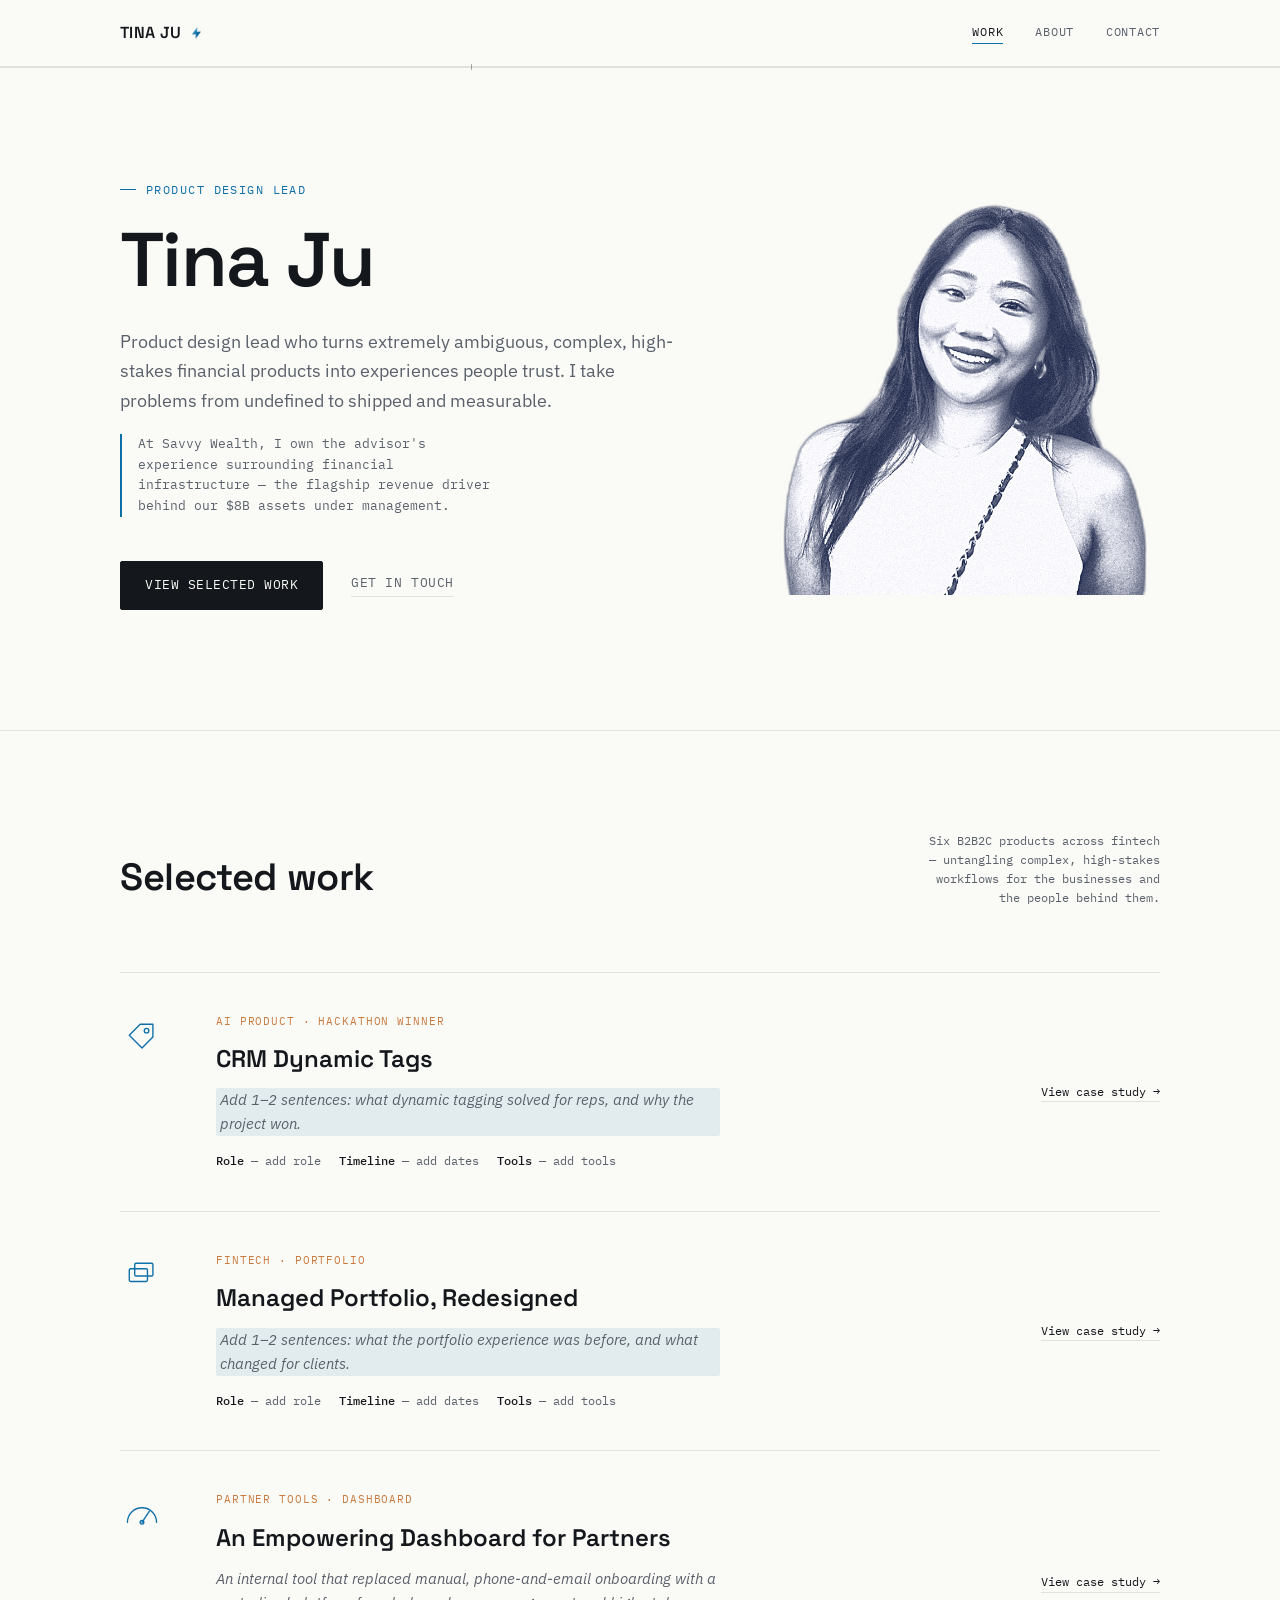
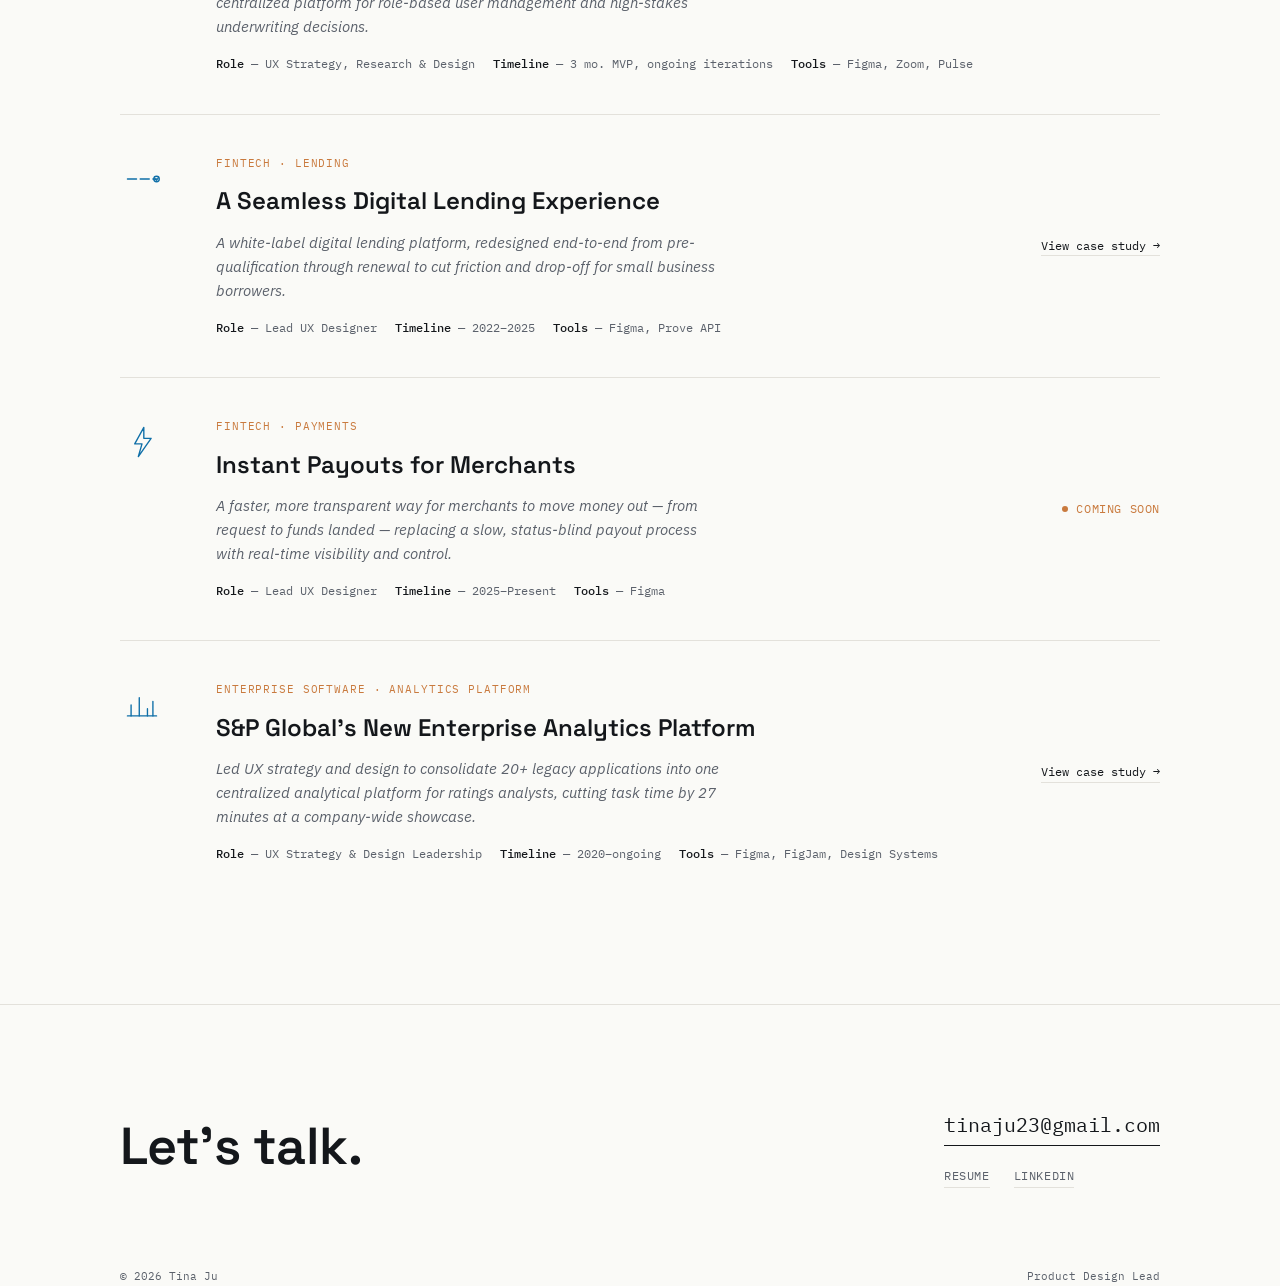
==== index.html @ c533728d "Simplify work section subhead copy Co-Authored-By: Claude Sonnet 5 <noreply@anthropic.com>" ====
<!DOCTYPE html>
<html lang="en">
<head>
<meta charset="UTF-8">
<meta name="viewport" content="width=device-width, initial-scale=1.0">
<title>Tina Ju — Product Design Lead</title>
<meta name="description" content="Tina Ju, Product Design Lead. Designing transparency, trust, and human control into AI-assisted experiences, plus the design systems that turn ambiguity into shipped outcomes.">
<link rel="canonical" href="https://www.tina-ju.com/">
<meta property="og:title" content="Tina Ju — Product Design Lead">
<meta property="og:description" content="Designing transparency, trust, and human control into AI-assisted experiences, plus the design systems that turn ambiguity into shipped outcomes.">
<meta property="og:url" content="https://www.tina-ju.com/">
<meta property="og:type" content="website">
<link rel="icon" type="image/svg+xml" href="favicon.svg">
<link rel="preconnect" href="https://fonts.googleapis.com">
<link rel="preconnect" href="https://fonts.gstatic.com" crossorigin>
<link href="https://fonts.googleapis.com/css2?family=Space+Grotesk:wght@400;500;600;700&family=IBM+Plex+Sans:wght@400;500;600&family=IBM+Plex+Mono:wght@400;500&display=swap" rel="stylesheet">
<link rel="stylesheet" href="styles.css">
<style>
  /* ============ HERO ============ */
  #hero{
    padding:180px 0 120px;
    border-bottom:1px solid var(--line);
  }
  .hero-grid{
    display:grid;
    grid-template-columns:1.2fr .8fr;
    gap:64px;
    align-items:center;
  }
  .hero-photo{
    width:100%; height:auto; display:block;
    max-height:520px; object-fit:contain;
    margin-left:auto;
  }
  .eyebrow{
    font-family:var(--font-mono); font-size:12px; letter-spacing:0.12em;
    text-transform:uppercase; color:var(--verified);
    display:flex; align-items:center; gap:10px; margin-bottom:22px;
  }
  .eyebrow::before{
    content:''; width:16px; height:1px; background:var(--verified);
  }
  h1{
    font-family:var(--font-display); font-weight:600;
    font-size:clamp(42px, 6vw, 76px); line-height:1.02; letter-spacing:-0.02em;
    max-width:14ch;
  }
  .role{
    font-family:var(--font-display); font-weight:500; font-size:clamp(18px,2vw,22px);
    color:var(--slate); margin-top:18px;
  }
  .hero-sub{
    font-size:18px; color:var(--slate); max-width:52ch; margin-top:28px;
    line-height:1.65;
  }
  .hero-subcopy{
    font-family:var(--font-mono); font-size:13px; color:var(--slate);
    max-width:48ch; margin-top:18px; line-height:1.6;
    padding-left:16px; border-left:2px solid var(--verified);
  }
  .hero-cta{ display:flex; gap:28px; margin-top:44px; align-items:center; flex-wrap:wrap; }

  /* ============ WORK ============ */
  .project{
    display:grid; grid-template-columns:64px 1fr auto; gap:32px;
    align-items:start; padding:40px 0; border-top:1px solid var(--line);
    transition:background .2s ease, padding-left .2s ease, padding-right .2s ease;
    cursor:pointer;
  }
  .project:last-child{ border-bottom:none; }
  .project:hover{ background:var(--paper-dim); padding-left:20px; padding-right:20px; }
  .project-icon{
    width:44px; height:44px; color:var(--verified);
    padding-top:4px;
  }
  .project-tag{
    font-family:var(--font-mono); font-size:11px; letter-spacing:0.08em;
    text-transform:uppercase; color:var(--flag); margin-bottom:10px;
  }
  .project-title{
    font-family:var(--font-display); font-weight:600; font-size:24px;
    margin-bottom:10px;
  }
  .project-desc{
    font-style:italic; color:var(--slate); font-size:15px; max-width:56ch;
    margin-bottom:16px;
  }
  .project-meta{
    display:flex; gap:18px; flex-wrap:wrap;
    font-family:var(--font-mono); font-size:11.5px; color:var(--slate);
  }
  .project-meta span b{ color:var(--ink); font-weight:500; }
  .project-link{
    font-family:var(--font-mono); font-size:12px; color:var(--ink);
    white-space:nowrap; align-self:center;
    border-bottom:1px solid var(--line);
    transition:border-color .15s ease;
  }
  .project:hover .project-link{ border-color:var(--verified); }
  .project-link.is-soon{
    display:inline-flex; align-items:center; gap:8px;
    color:var(--flag); border-color:transparent;
    text-transform:uppercase; letter-spacing:0.05em;
  }
  .project:hover .project-link.is-soon{ border-color:transparent; }
  .soon-dot{
    width:6px; height:6px; border-radius:50%; background:var(--flag);
    animation:pulse-dot 1.8s ease-in-out infinite;
  }
  @keyframes pulse-dot{
    0%, 100%{ opacity:1; transform:scale(1); }
    50%{ opacity:0.4; transform:scale(0.7); }
  }

  /* ============ CONTACT ============ */
  #contact{ border-bottom:none; padding-bottom:80px; }
  .contact-grid{
    display:flex; justify-content:space-between; align-items:flex-end;
    flex-wrap:wrap; gap:40px;
  }
  #contact h2{
    font-family:var(--font-display); font-weight:600;
    font-size:clamp(32px,4.4vw,52px); letter-spacing:-0.01em; max-width:12ch;
  }
  .contact-right{ display:flex; flex-direction:column; gap:16px; align-items:flex-start; }
  .contact-email{
    font-family:var(--font-mono); font-size:20px; border-bottom:1px solid var(--ink);
    padding-bottom:4px; transition:color .15s ease, border-color .15s ease;
  }
  .contact-email:hover{ color:var(--verified); border-color:var(--verified); }
  .contact-links{ display:flex; gap:24px; margin-top:4px; }
  .contact-links a{
    font-family:var(--font-mono); font-size:12px; letter-spacing:0.05em;
    text-transform:uppercase; color:var(--slate);
    border-bottom:1px solid var(--line); padding-bottom:2px;
  }
  .contact-links a:hover{ color:var(--ink); border-color:var(--verified); }

  /* ============ RESPONSIVE ============ */
  @media (max-width: 860px){
    #hero{ padding:150px 0 80px; }
    .hero-grid{ grid-template-columns:1fr; gap:36px; }
    .hero-photo{ max-height:380px; margin-left:0; order:-1; }
    .eyebrow{ flex-wrap:wrap; }
    .project{ grid-template-columns:40px 1fr; }
    .project-link{ grid-column:2; margin-top:12px; }
    .contact-grid{ flex-direction:column; align-items:flex-start; }
  }
  @media (max-width: 520px){
    .project-meta{ flex-direction:column; gap:6px; }
  }
</style>
</head>
<body>

<svg width="0" height="0" style="position:absolute" aria-hidden="true">
  <defs>
    <linearGradient id="brandGrad" x1="0%" y1="0%" x2="100%" y2="100%">
      <stop offset="0%" stop-color="#5FCBEC"/>
      <stop offset="50%" stop-color="#0F6FA8"/>
      <stop offset="100%" stop-color="#0A4E85"/>
    </linearGradient>
  </defs>
</svg>

<header>
  <nav>
    <a href="#hero" class="nav-name">
      <span class="word">
        <span class="nav-scan"></span>
        <span class="nl" style="--i:0">T</span><span class="nl" style="--i:1">I</span><span class="nl" style="--i:2">N</span><span class="nl" style="--i:3">A</span>&nbsp;<span class="nl" style="--i:4">J</span><span class="nl" style="--i:5">U</span>
      </span>
      <span class="bolt-mark"><svg viewBox="0 0 24 24"><path d="M13 2 3 14h7l-1 8 10-12h-7l1-8z"/></svg></span>
    </a>
    <div class="nav-links">
      <a href="#work" data-nav>Work</a>
      <a href="about.html">About</a>
      <a href="#contact" data-nav>Contact</a>
    </div>
  </nav>
  <div class="cal-track" id="calTrack">
    <div class="cal-fill" id="calFill"></div>
  </div>
</header>

<main>

  <!-- ============ HERO ============ -->
  <section id="hero" style="border-top:none;">
    <div class="wrap hero-grid">
      <div>
        <div class="eyebrow">PRODUCT DESIGN LEAD</div>
        <h1>Tina Ju</h1>
        <p class="hero-sub">
          Product design lead who turns extremely ambiguous, complex, high-stakes financial
          products into experiences people trust. I take problems from undefined to shipped
          and measurable.
        </p>
        <p class="hero-subcopy">
          At Savvy Wealth, I own the advisor's experience surrounding financial infrastructure —
          the flagship revenue driver behind our $8B assets under management.
        </p>
        <div class="hero-cta">
          <a href="#work" class="btn">View selected work</a>
          <a href="#contact" class="btn-ghost">Get in touch</a>
        </div>
      </div>
      <img class="hero-photo" src="images/tina-portrait-bw.png" alt="Tina Ju, black and white portrait">
    </div>
  </section>

  <!-- ============ WORK ============ -->
  <section id="work">
    <div class="wrap">
      <div class="section-head">
        <h2>Selected work</h2>
        <p class="section-note">Six B2B2C products across fintech — untangling complex, high-stakes workflows for the businesses and the people behind them.</p>
      </div>

      <!-- Project 1 -->
      <a class="project" href="#">
        <svg class="project-icon" viewBox="0 0 44 44" fill="none" stroke="currentColor" stroke-width="1.5" stroke-linecap="round" stroke-linejoin="round">
          <path d="M8 20 L20 8 H34 V22 L22 34 Z"/>
          <circle cx="27" cy="15" r="2.5"/>
        </svg>
        <div>
          <div class="project-tag">AI Product · Hackathon Winner</div>
          <div class="project-title">CRM Dynamic Tags</div>
          <p class="project-desc todo">Add 1–2 sentences: what dynamic tagging solved for reps, and why the project won.</p>
          <div class="project-meta">
            <span><b>Role</b> — add role</span>
            <span><b>Timeline</b> — add dates</span>
            <span><b>Tools</b> — add tools</span>
          </div>
        </div>
        <span class="project-link">View case study →</span>
      </a>

      <!-- Project 2 -->
      <a class="project" href="#">
        <svg class="project-icon" viewBox="0 0 44 44" fill="none" stroke="currentColor" stroke-width="1.5" stroke-linecap="round" stroke-linejoin="round">
          <rect x="8" y="14" width="20" height="14" rx="1.5"/>
          <rect x="14" y="8" width="20" height="14" rx="1.5"/>
        </svg>
        <div>
          <div class="project-tag">Fintech · Portfolio</div>
          <div class="project-title">Managed Portfolio, Redesigned</div>
          <p class="project-desc todo">Add 1–2 sentences: what the portfolio experience was before, and what changed for clients.</p>
          <div class="project-meta">
            <span><b>Role</b> — add role</span>
            <span><b>Timeline</b> — add dates</span>
            <span><b>Tools</b> — add tools</span>
          </div>
        </div>
        <span class="project-link">View case study →</span>
      </a>

      <!-- Project 3 -->
      <a class="project" href="jaris-dashboard.html" target="_blank" rel="noopener">
        <svg class="project-icon" viewBox="0 0 44 44" fill="none" stroke="currentColor" stroke-width="1.5" stroke-linecap="round" stroke-linejoin="round">
          <path d="M6 30 A16 16 0 0 1 38 30"/>
          <path d="M22 30 L30 18"/>
          <circle cx="22" cy="30" r="2"/>
        </svg>
        <div>
          <div class="project-tag">Partner Tools · Dashboard</div>
          <div class="project-title">An Empowering Dashboard for Partners</div>
          <p class="project-desc">An internal tool that replaced manual, phone-and-email onboarding with a centralized platform for role-based user management and high-stakes underwriting decisions.</p>
          <div class="project-meta">
            <span><b>Role</b> — UX Strategy, Research &amp; Design</span>
            <span><b>Timeline</b> — 3 mo. MVP, ongoing iterations</span>
            <span><b>Tools</b> — Figma, Zoom, Pulse</span>
          </div>
        </div>
        <span class="project-link">View case study →</span>
      </a>

      <!-- Project 4 -->
      <a class="project" href="jaris-lending.html" target="_blank" rel="noopener">
        <svg class="project-icon" viewBox="0 0 44 44" fill="none" stroke="currentColor" stroke-width="1.5" stroke-linecap="round" stroke-linejoin="round">
          <path d="M6 22 H16 M20 22 H30 M34 22 H38"/>
          <circle cx="38" cy="22" r="3"/>
          <path d="M36.5 22 L38 23.5 L40 20.5" stroke-width="1.3"/>
        </svg>
        <div>
          <div class="project-tag">Fintech · Lending</div>
          <div class="project-title">A Seamless Digital Lending Experience</div>
          <p class="project-desc">A white-label digital lending platform, redesigned end-to-end from pre-qualification through renewal to cut friction and drop-off for small business borrowers.</p>
          <div class="project-meta">
            <span><b>Role</b> — Lead UX Designer</span>
            <span><b>Timeline</b> — 2022–2025</span>
            <span><b>Tools</b> — Figma, Prove API</span>
          </div>
        </div>
        <span class="project-link">View case study →</span>
      </a>

      <!-- Project 5 -->
      <a class="project" href="jaris-instantpayouts-1.html" target="_blank" rel="noopener">
        <svg class="project-icon" viewBox="0 0 44 44" fill="none" stroke="currentColor" stroke-width="1.5" stroke-linecap="round" stroke-linejoin="round">
          <path d="M24 6 L14 24 H22 L18 38 L32 18 H24 Z"/>
        </svg>
        <div>
          <div class="project-tag">Fintech · Payments</div>
          <div class="project-title">Instant Payouts for Merchants</div>
          <p class="project-desc">A faster, more transparent way for merchants to move money out — from request to funds landed — replacing a slow, status-blind payout process with real-time visibility and control.</p>
          <div class="project-meta">
            <span><b>Role</b> — Lead UX Designer</span>
            <span><b>Timeline</b> — 2025–Present</span>
            <span><b>Tools</b> — Figma</span>
          </div>
        </div>
        <span class="project-link is-soon"><span class="soon-dot"></span>Coming soon</span>
      </a>

      <!-- Project 6 -->
      <a class="project" href="spglobal.html" target="_blank" rel="noopener">
        <svg class="project-icon" viewBox="0 0 44 44" fill="none" stroke="currentColor" stroke-width="1.5" stroke-linecap="round" stroke-linejoin="round">
          <path d="M6 34 H38"/>
          <path d="M10 34 V22 M19 34 V14 M28 34 V26 M34 34 V18"/>
        </svg>
        <div>
          <div class="project-tag">Enterprise Software · Analytics Platform</div>
          <div class="project-title">S&amp;P Global's New Enterprise Analytics Platform</div>
          <p class="project-desc">Led UX strategy and design to consolidate 20+ legacy applications into one centralized analytical platform for ratings analysts, cutting task time by 27 minutes at a company-wide showcase.</p>
          <div class="project-meta">
            <span><b>Role</b> — UX Strategy &amp; Design Leadership</span>
            <span><b>Timeline</b> — 2020–ongoing</span>
            <span><b>Tools</b> — Figma, FigJam, Design Systems</span>
          </div>
        </div>
        <span class="project-link">View case study →</span>
      </a>

    </div>
  </section>

  <!-- ============ CONTACT ============ -->
  <section id="contact">
    <div class="wrap contact-grid">
      <h2>Let's talk.</h2>
      <div class="contact-right">
        <a href="mailto:tinaju23@gmail.com" class="contact-email">tinaju23@gmail.com</a>
        <div class="contact-links">
          <a href="Tina-Ju-Resume.pdf" target="_blank" rel="noopener">Resume</a>
          <a href="https://www.linkedin.com/in/tina-ju" target="_blank" rel="noopener">LinkedIn</a>
        </div>
      </div>
    </div>
  </section>

</main>

<footer class="wrap">
  <span>© 2026 Tina Ju</span>
  <span>Product Design Lead</span>
</footer>

<script>
  // ---- Calibration bar: scroll progress + section ticks ----
  const track = document.getElementById('calTrack');
  const fill = document.getElementById('calFill');
  const sections = ['work','contact'].map(id => document.getElementById(id));
  const navLinks = document.querySelectorAll('[data-nav]');

  function layoutTicks(){
    track.querySelectorAll('.cal-tick').forEach(t => t.remove());
    const docHeight = document.documentElement.scrollHeight - window.innerHeight;
    sections.forEach(sec => {
      const pct = (sec.offsetTop / docHeight) * 100;
      const tick = document.createElement('div');
      tick.className = 'cal-tick';
      tick.style.left = pct + '%';
      track.appendChild(tick);
    });
  }

  function updateFill(){
    const docHeight = document.documentElement.scrollHeight - window.innerHeight;
    const pct = docHeight > 0 ? (window.scrollY / docHeight) * 100 : 0;
    fill.style.width = Math.min(pct, 100) + '%';
  }

  window.addEventListener('scroll', updateFill, { passive:true });
  window.addEventListener('resize', () => { layoutTicks(); updateFill(); });
  window.addEventListener('load', () => { layoutTicks(); updateFill(); });

  // ---- Active nav link on scroll ----
  const observer = new IntersectionObserver((entries) => {
    entries.forEach(entry => {
      if(entry.isIntersecting){
        navLinks.forEach(l => l.classList.remove('active'));
        const match = document.querySelector(`[data-nav][href="#${entry.target.id}"]`);
        if(match) match.classList.add('active');
      }
    });
  }, { rootMargin: '-45% 0px -50% 0px' });

  sections.forEach(sec => observer.observe(sec));
</script>

<script>
  // ---- Logo calibration animation: auto-plays once on load, replays on click ----
  (function(){
    const mark = document.querySelector('.nav-name');
    if(!mark) return;
    function play(){ mark.classList.remove('recalibrating'); void mark.offsetWidth; mark.classList.add('recalibrating'); }
    mark.addEventListener('click', play);
    if(!window.matchMedia('(prefers-reduced-motion: reduce)').matches){
      setTimeout(play, 350);
    }
  })();
</script>

</body>
</html>
---- styles.css ----
/* ============ TOKENS ============ */
:root{
  --paper: #FAFAF7;
  --paper-dim: #F2F1EC;
  --ink: #14171B;
  --slate: #5B616B;
  --line: #E3E1DB;
  --verified: #0F6FA8;   /* primary accent — calibrated / confirmed */
  --verified-light: #5FCBEC;
  --verified-deep: #0A4E85;
  --verified-grad: linear-gradient(120deg, var(--verified-light), var(--verified) 50%, var(--verified-deep) 100%);
  --verified-10: rgba(15,111,168,0.10);
  --flag: #C97A3E;       /* secondary accent — used sparingly */
  --font-display: 'Space Grotesk', sans-serif;
  --font-body: 'IBM Plex Sans', sans-serif;
  --font-mono: 'IBM Plex Mono', monospace;
  --container: 1120px;
}

*{ box-sizing:border-box; margin:0; padding:0; }
html{ scroll-behavior:smooth; }
body{
  background:var(--paper);
  color:var(--ink);
  font-family:var(--font-body);
  font-size:17px;
  line-height:1.6;
  -webkit-font-smoothing:antialiased;
}
img,svg{ display:block; max-width:100%; }
a{ color:inherit; text-decoration:none; }
ul{ list-style:none; }

.wrap{ max-width:var(--container); margin:0 auto; padding:0 40px; }

::selection{ background:var(--verified); color:var(--paper); }

a:focus-visible, button:focus-visible{
  outline:2px solid var(--verified);
  outline-offset:3px;
  border-radius:2px;
}

@media (prefers-reduced-motion: reduce){
  html{ scroll-behavior:auto; }
  *{ animation-duration:0.01ms !important; animation-iteration-count:1 !important; transition-duration:0.01ms !important; scroll-behavior:auto !important; }
}

/* ============ NAV + CALIBRATION BAR ============ */
header{
  position:fixed; top:0; left:0; right:0; z-index:50;
  background:rgba(250,250,247,0.88);
  backdrop-filter:blur(8px);
  -webkit-backdrop-filter:blur(8px);
}
nav{
  display:flex; align-items:center; justify-content:space-between;
  max-width:var(--container); margin:0 auto; padding:20px 40px;
}
.nav-name{
  font-family:var(--font-display); font-weight:600; font-size:16px;
  letter-spacing:0.02em; display:flex; align-items:center; gap:8px;
  user-select:none;
}
.nav-name .word{ position:relative; display:inline-flex; overflow:visible; }
.nav-name.recalibrating .word{ animation:word-flicker .55s ease-out; }
@keyframes word-flicker{
  0%{ filter:brightness(1); }
  12%{ filter:brightness(1.7); }
  20%{ filter:brightness(0.95); }
  36%{ filter:brightness(1.4); }
  55%{ filter:brightness(1); }
  100%{ filter:brightness(1); }
}
.nav-name .nl{ display:inline-block; }
.nav-name.recalibrating .nl{
  animation:letter-flow .6s cubic-bezier(.34,1.56,.64,1) both;
  animation-delay:calc(var(--i) * 42ms);
}
@keyframes letter-flow{
  0%{ transform:translateY(0) scale(1); filter:blur(0); opacity:1; color:var(--ink); }
  30%{ transform:translateY(7px) scale(0.82); filter:blur(2.5px); opacity:.3; color:var(--verified); }
  100%{ transform:translateY(0) scale(1); filter:blur(0); opacity:1; color:var(--ink); }
}
.nav-scan{
  position:absolute; top:-3px; bottom:-3px; left:0; width:2px;
  background:linear-gradient(180deg, transparent, var(--verified-light) 30%, var(--verified) 55%, var(--verified-deep) 75%, transparent);
  opacity:0; pointer-events:none;
}
.nav-name.recalibrating .nav-scan{ animation:nav-sweep .62s cubic-bezier(.65,0,.35,1); }
@keyframes nav-sweep{
  0%{ opacity:1; left:-6%; }
  88%{ opacity:1; }
  100%{ left:104%; opacity:0; }
}
.nav-name .bolt-mark{
  position:relative; width:14px; height:14px;
  display:inline-flex; align-items:center; justify-content:center;
  transform:rotate(-4deg); margin-left:1px;
}
.nav-name .bolt-mark svg{
  width:100%; height:100%; fill:url(#brandGrad); transition:transform .15s ease;
}
.nav-name:hover .bolt-mark svg{ transform:scale(1.15); }
.nav-name .bolt-mark::after{
  content:''; position:absolute; inset:-9px; border-radius:50%;
  background:radial-gradient(circle, var(--verified-light) 0%, var(--verified-10) 55%, transparent 75%);
  opacity:0; transform:scale(0.3);
}
.nav-name.recalibrating .bolt-mark svg{ animation:bolt-strike .55s cubic-bezier(.34,1.56,.64,1); }
.nav-name.recalibrating .bolt-mark::after{ animation:flash-burst .55s ease-out; }
@keyframes bolt-strike{
  0%{ transform:rotate(-4deg) scale(1); filter:drop-shadow(0 0 0 transparent); }
  12%{ transform:rotate(6deg) scale(1.35); filter:drop-shadow(0 0 6px var(--verified-light)); }
  24%{ transform:rotate(-10deg) scale(0.9); filter:drop-shadow(0 0 2px transparent); }
  36%{ transform:rotate(4deg) scale(1.2); filter:drop-shadow(0 0 5px var(--verified-light)); }
  55%{ transform:rotate(-4deg) scale(1); filter:drop-shadow(0 0 0 transparent); }
  100%{ transform:rotate(-4deg) scale(1); filter:drop-shadow(0 0 0 transparent); }
}
@keyframes flash-burst{
  0%{ opacity:0; transform:scale(0.3); }
  15%{ opacity:.9; transform:scale(1.1); }
  100%{ opacity:0; transform:scale(2.1); }
}
.nav-links{ display:flex; gap:32px; }
.nav-links a{
  font-family:var(--font-mono); font-size:12px; letter-spacing:0.06em;
  text-transform:uppercase; color:var(--slate);
  padding-bottom:2px; border-bottom:1px solid transparent;
  transition:color .15s ease, border-color .15s ease;
}
.nav-links a:hover, .nav-links a.active{ color:var(--ink); border-color:var(--verified); }

.cal-track{
  position:relative; height:2px; background:var(--line);
}
.cal-fill{
  position:absolute; top:0; left:0; height:100%;
  background:var(--verified); width:0%;
  transition:width .08s linear;
}
.cal-tick{
  position:absolute; top:-2px; width:1px; height:6px; background:var(--ink);
  opacity:.35;
}

/* ============ SECTION SHELL ============ */
section{ padding:100px 0; border-bottom:1px solid var(--line); }
.section-head{
  display:flex; justify-content:space-between; align-items:flex-end;
  margin-bottom:64px; gap:24px; flex-wrap:wrap;
}
.section-head h2{
  font-family:var(--font-display); font-weight:600; font-size:clamp(28px,3.4vw,38px);
  letter-spacing:-0.01em;
}
.section-note{
  font-family:var(--font-mono); font-size:12px; color:var(--slate);
  max-width:34ch; text-align:right;
}

/* ============ BUTTONS ============ */
.btn{
  font-family:var(--font-mono); font-size:13px; letter-spacing:0.04em;
  text-transform:uppercase; padding:13px 24px;
  background:var(--ink); color:var(--paper);
  border:1px solid var(--ink); border-radius:2px;
  display:inline-block;
  transition:background .15s ease, color .15s ease;
}
.btn:hover{ background:transparent; color:var(--ink); }
.btn-ghost{
  font-family:var(--font-mono); font-size:13px; letter-spacing:0.04em;
  text-transform:uppercase; color:var(--slate);
  border-bottom:1px solid var(--line); padding-bottom:2px;
  transition:color .15s ease, border-color .15s ease;
}
.btn-ghost:hover{ color:var(--ink); border-color:var(--verified); }

/* placeholder-content flag (visible in code + on page so it's easy to find) */
.todo{ background:var(--verified-10); border-radius:2px; padding:0 4px; }

footer{
  padding:28px 0; display:flex; justify-content:space-between;
  font-family:var(--font-mono); font-size:11px; color:var(--slate);
  flex-wrap:wrap; gap:12px;
}

/* ============ IMAGE LIGHTBOX (case studies) ============ */
.zoomable-wrap{
  position:relative;
  cursor:zoom-in;
  border-radius:3px;
  overflow:hidden;
}
.zoomable-wrap img{ display:block; width:100%; height:auto; }
.zoomable-overlay{
  position:absolute; inset:0;
  background:rgba(20,23,27,0.5);
  display:flex; align-items:center; justify-content:center; gap:8px;
  color:var(--paper);
  font-family:var(--font-mono); font-size:12.5px; letter-spacing:0.08em;
  text-transform:uppercase;
  opacity:0;
  transition:opacity .2s ease;
}
.zoomable-overlay svg{ width:16px; height:16px; flex-shrink:0; }
.zoomable-wrap:hover .zoomable-overlay,
.zoomable-wrap:focus-visible .zoomable-overlay{ opacity:1; }

.lightbox{
  position:fixed; inset:0; z-index:200;
  background:rgba(15,17,20,0.94);
  display:flex; align-items:center; justify-content:center;
  padding:56px;
  opacity:0; visibility:hidden;
  transition:opacity .2s ease;
  cursor:zoom-out;
}
.lightbox.is-open{ opacity:1; visibility:visible; }
.lightbox img{
  max-width:100%; max-height:100%;
  border-radius:3px;
  box-shadow:0 24px 64px rgba(0,0,0,0.45);
}
.lightbox-close{
  position:absolute; top:24px; right:28px;
  width:40px; height:40px;
  border:1px solid rgba(250,250,247,0.25); border-radius:50%;
  background:rgba(250,250,247,0.06);
  color:var(--paper);
  font-family:var(--font-mono); font-size:18px; line-height:1;
  display:flex; align-items:center; justify-content:center;
  cursor:pointer;
  transition:background .15s ease, border-color .15s ease;
}
.lightbox-close:hover{ background:rgba(250,250,247,0.14); border-color:var(--verified); }

@media (max-width: 620px){
  .lightbox{ padding:24px; }
  .zoomable-overlay{ font-size:11px; }
}

/* ============ RESPONSIVE (shared) ============ */
@media (max-width: 860px){
  .wrap, nav{ padding-left:24px; padding-right:24px; }
  section{ padding:72px 0; }
  .nav-links{ gap:18px; }
}
@media (max-width: 520px){
  .nav-links a{ font-size:10.5px; }
}
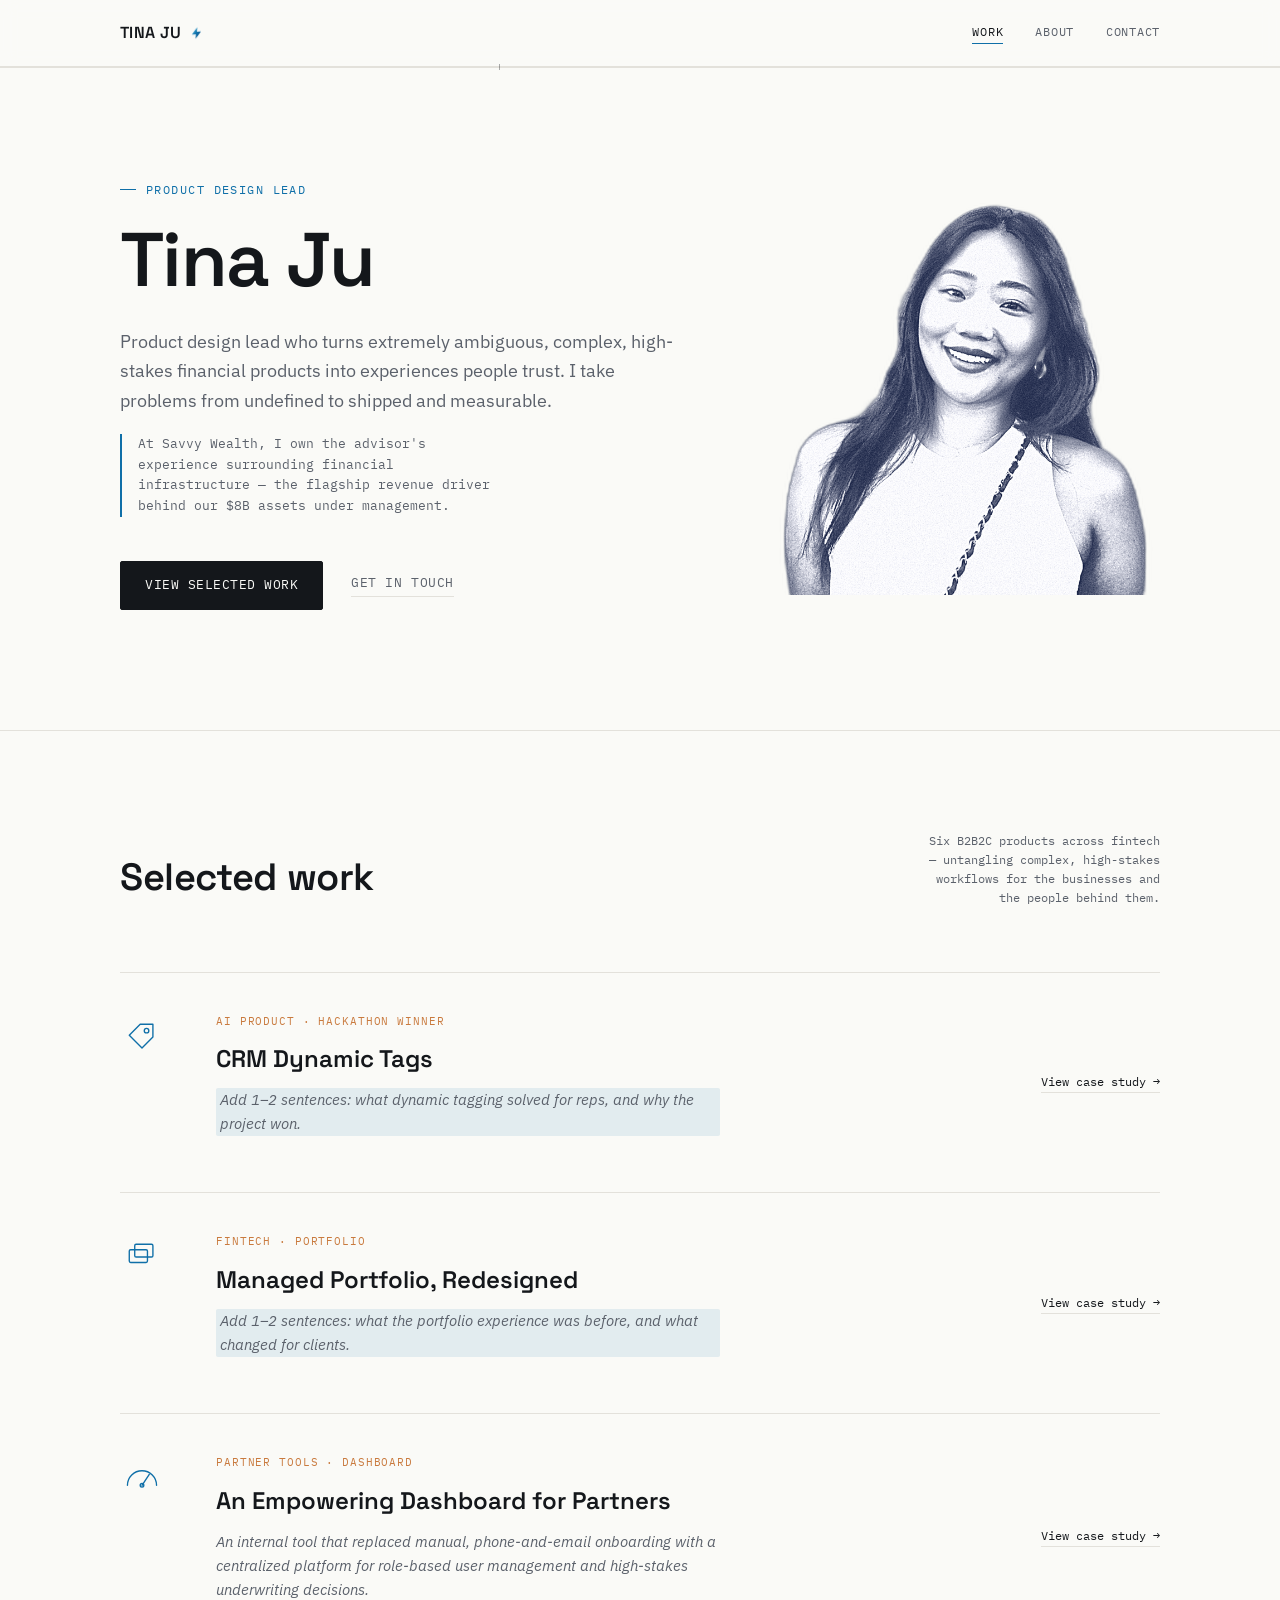
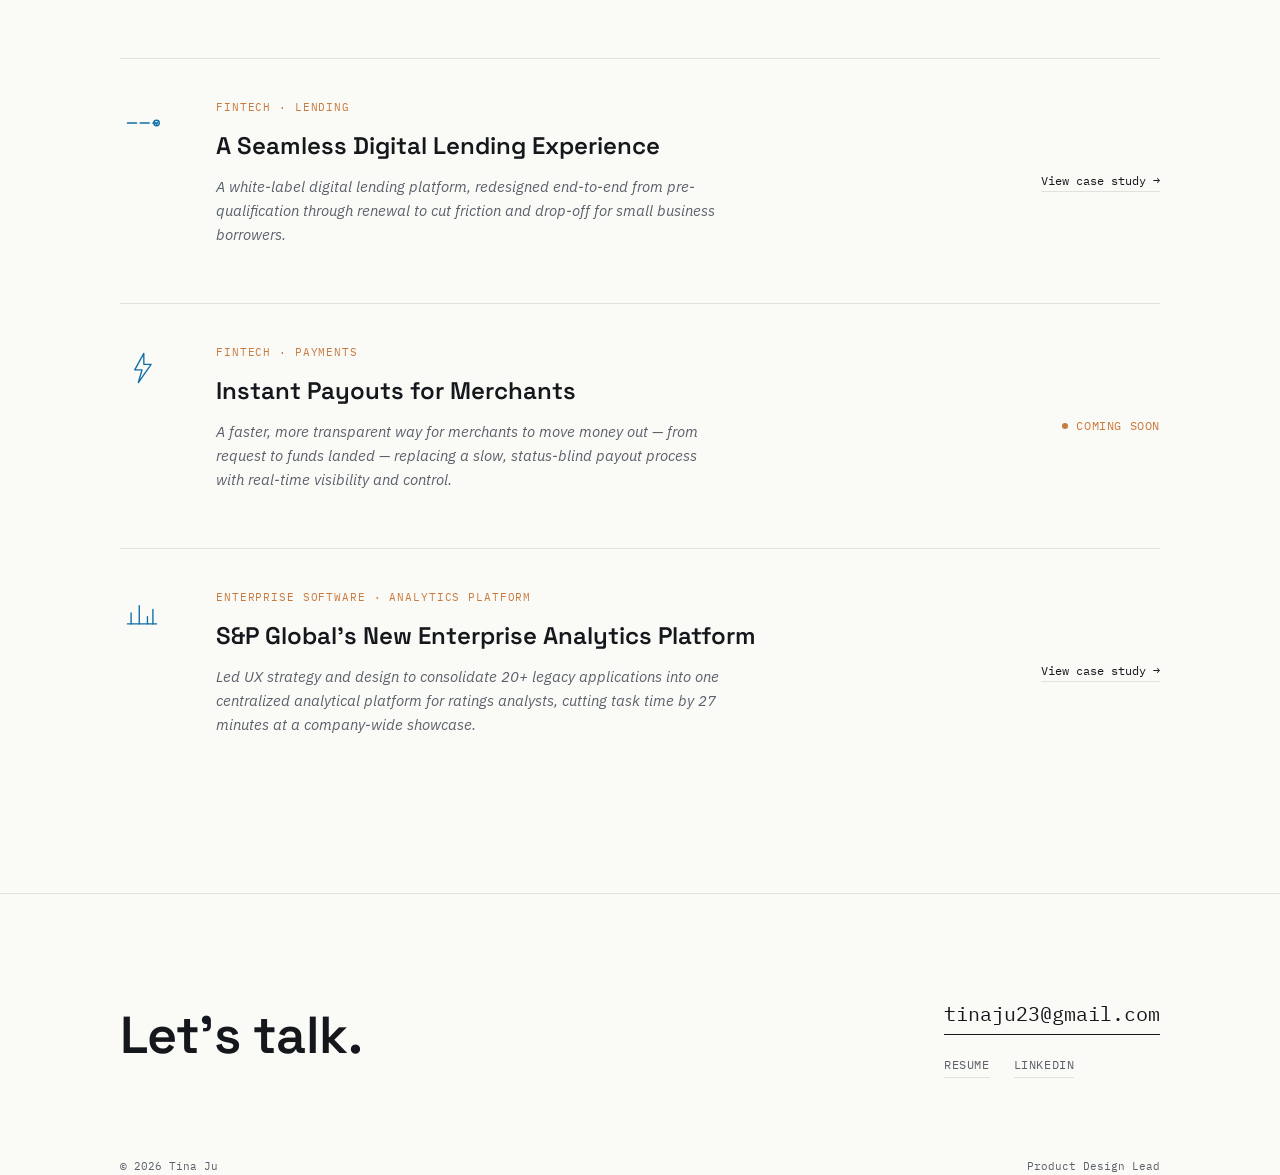
==== commit 6444e6ac: "Polish dashboard case study: fix image placement, de-white backgrounds, code metrics panel - Correct" ====
--- a/index.html
+++ b/index.html
@@ -85,11 +85,6 @@
     font-style:italic; color:var(--slate); font-size:15px; max-width:56ch;
     margin-bottom:16px;
   }
-  .project-meta{
-    display:flex; gap:18px; flex-wrap:wrap;
-    font-family:var(--font-mono); font-size:11.5px; color:var(--slate);
-  }
-  .project-meta span b{ color:var(--ink); font-weight:500; }
   .project-link{
     font-family:var(--font-mono); font-size:12px; color:var(--ink);
     white-space:nowrap; align-self:center;
@@ -145,9 +140,6 @@
     .project{ grid-template-columns:40px 1fr; }
     .project-link{ grid-column:2; margin-top:12px; }
     .contact-grid{ flex-direction:column; align-items:flex-start; }
-  }
-  @media (max-width: 520px){
-    .project-meta{ flex-direction:column; gap:6px; }
   }
 </style>
 </head>
@@ -227,11 +219,6 @@
           <div class="project-tag">AI Product · Hackathon Winner</div>
           <div class="project-title">CRM Dynamic Tags</div>
           <p class="project-desc todo">Add 1–2 sentences: what dynamic tagging solved for reps, and why the project won.</p>
-          <div class="project-meta">
-            <span><b>Role</b> — add role</span>
-            <span><b>Timeline</b> — add dates</span>
-            <span><b>Tools</b> — add tools</span>
-          </div>
         </div>
         <span class="project-link">View case study →</span>
       </a>
@@ -246,11 +233,6 @@
           <div class="project-tag">Fintech · Portfolio</div>
           <div class="project-title">Managed Portfolio, Redesigned</div>
           <p class="project-desc todo">Add 1–2 sentences: what the portfolio experience was before, and what changed for clients.</p>
-          <div class="project-meta">
-            <span><b>Role</b> — add role</span>
-            <span><b>Timeline</b> — add dates</span>
-            <span><b>Tools</b> — add tools</span>
-          </div>
         </div>
         <span class="project-link">View case study →</span>
       </a>
@@ -266,11 +248,6 @@
           <div class="project-tag">Partner Tools · Dashboard</div>
           <div class="project-title">An Empowering Dashboard for Partners</div>
           <p class="project-desc">An internal tool that replaced manual, phone-and-email onboarding with a centralized platform for role-based user management and high-stakes underwriting decisions.</p>
-          <div class="project-meta">
-            <span><b>Role</b> — UX Strategy, Research &amp; Design</span>
-            <span><b>Timeline</b> — 3 mo. MVP, ongoing iterations</span>
-            <span><b>Tools</b> — Figma, Zoom, Pulse</span>
-          </div>
         </div>
         <span class="project-link">View case study →</span>
       </a>
@@ -286,11 +263,6 @@
           <div class="project-tag">Fintech · Lending</div>
           <div class="project-title">A Seamless Digital Lending Experience</div>
           <p class="project-desc">A white-label digital lending platform, redesigned end-to-end from pre-qualification through renewal to cut friction and drop-off for small business borrowers.</p>
-          <div class="project-meta">
-            <span><b>Role</b> — Lead UX Designer</span>
-            <span><b>Timeline</b> — 2022–2025</span>
-            <span><b>Tools</b> — Figma, Prove API</span>
-          </div>
         </div>
         <span class="project-link">View case study →</span>
       </a>
@@ -304,11 +276,6 @@
           <div class="project-tag">Fintech · Payments</div>
           <div class="project-title">Instant Payouts for Merchants</div>
           <p class="project-desc">A faster, more transparent way for merchants to move money out — from request to funds landed — replacing a slow, status-blind payout process with real-time visibility and control.</p>
-          <div class="project-meta">
-            <span><b>Role</b> — Lead UX Designer</span>
-            <span><b>Timeline</b> — 2025–Present</span>
-            <span><b>Tools</b> — Figma</span>
-          </div>
         </div>
         <span class="project-link is-soon"><span class="soon-dot"></span>Coming soon</span>
       </a>
@@ -323,11 +290,6 @@
           <div class="project-tag">Enterprise Software · Analytics Platform</div>
           <div class="project-title">S&amp;P Global's New Enterprise Analytics Platform</div>
           <p class="project-desc">Led UX strategy and design to consolidate 20+ legacy applications into one centralized analytical platform for ratings analysts, cutting task time by 27 minutes at a company-wide showcase.</p>
-          <div class="project-meta">
-            <span><b>Role</b> — UX Strategy &amp; Design Leadership</span>
-            <span><b>Timeline</b> — 2020–ongoing</span>
-            <span><b>Tools</b> — Figma, FigJam, Design Systems</span>
-          </div>
         </div>
         <span class="project-link">View case study →</span>
       </a>
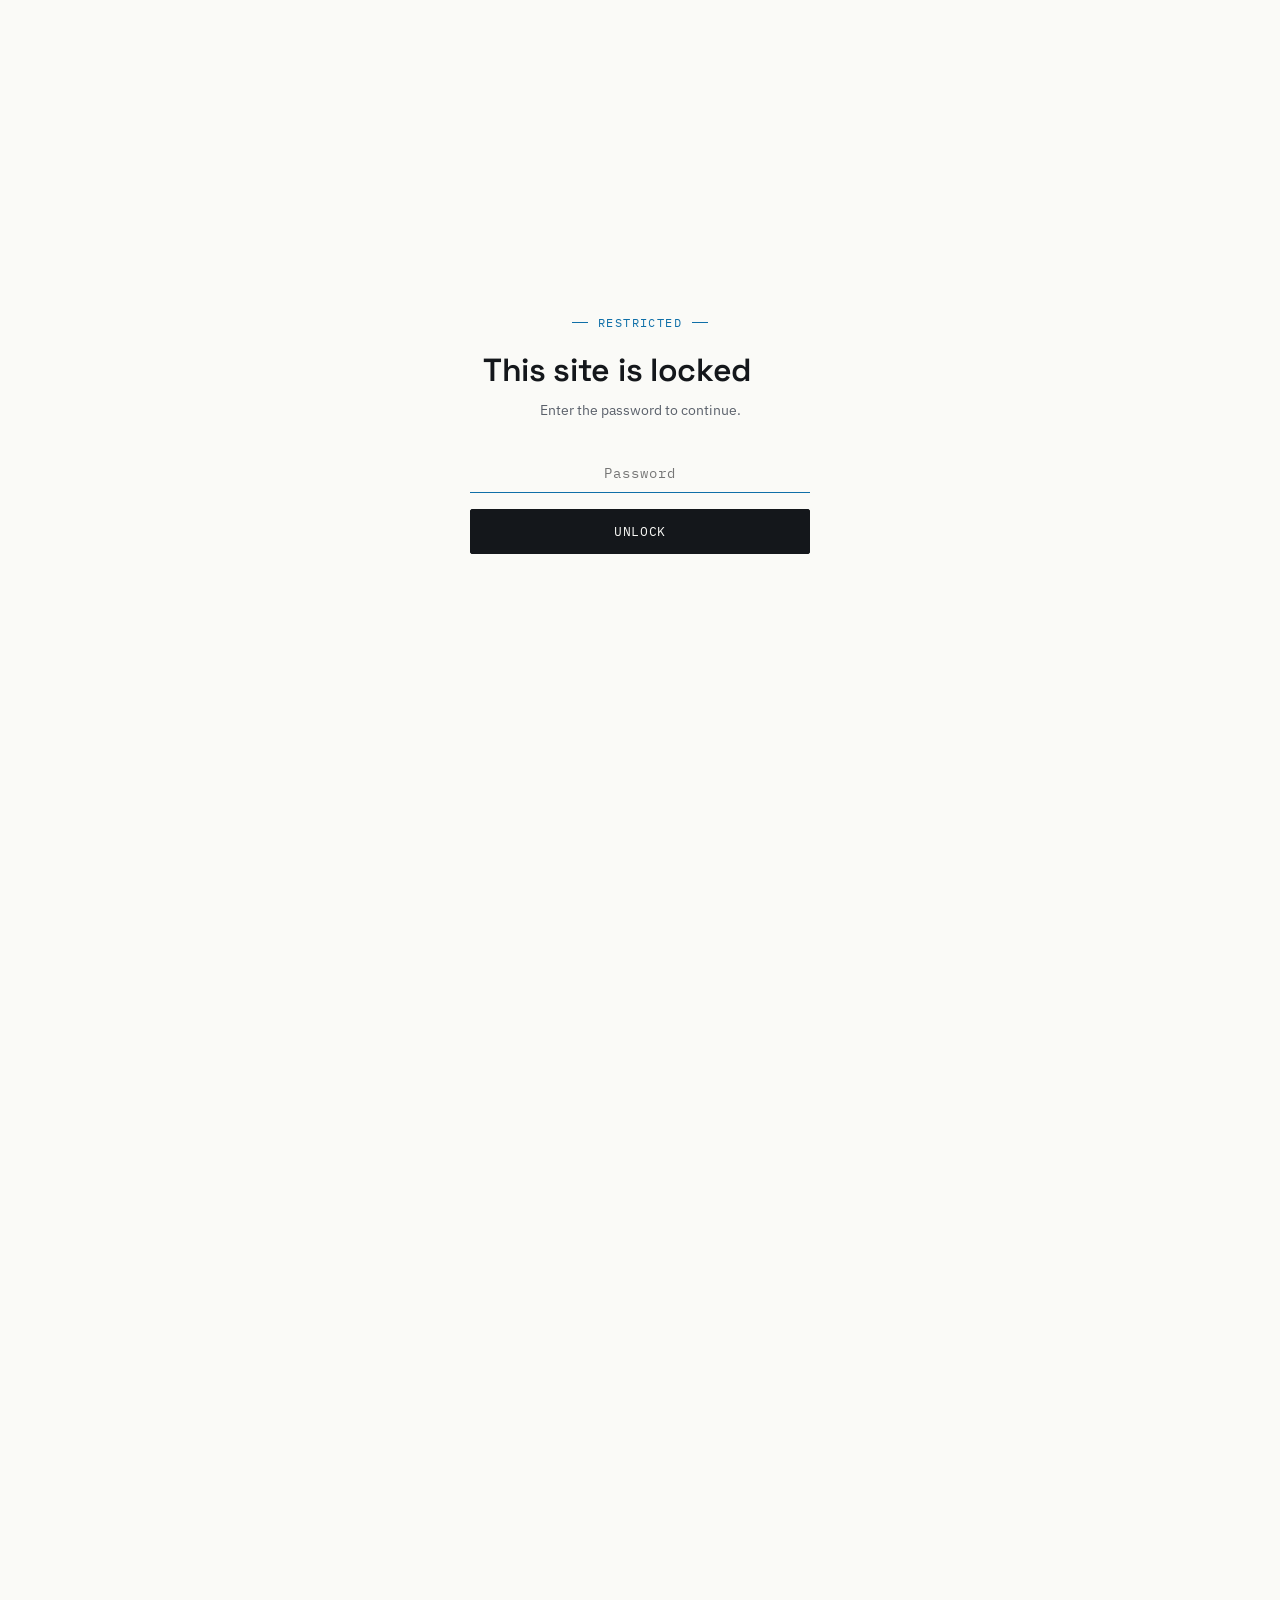
==== commit 441607a5: "Add site-wide password gate Client-side lock screen (styled to match the site's design tokens) requi" ====
--- a/index.html
+++ b/index.html
@@ -144,6 +144,7 @@
 </style>
 </head>
 <body>
+<script src="lock.js"></script>
 
 <svg width="0" height="0" style="position:absolute" aria-hidden="true">
   <defs>
@@ -210,7 +211,7 @@
       </div>
 
       <!-- Project 1 -->
-      <a class="project" href="#">
+      <a class="project" href="crm-tags.html" target="_blank" rel="noopener">
         <svg class="project-icon" viewBox="0 0 44 44" fill="none" stroke="currentColor" stroke-width="1.5" stroke-linecap="round" stroke-linejoin="round">
           <path d="M8 20 L20 8 H34 V22 L22 34 Z"/>
           <circle cx="27" cy="15" r="2.5"/>
@@ -218,7 +219,7 @@
         <div>
           <div class="project-tag">AI Product · Hackathon Winner</div>
           <div class="project-title">CRM Dynamic Tags</div>
-          <p class="project-desc todo">Add 1–2 sentences: what dynamic tagging solved for reps, and why the project won.</p>
+          <p class="project-desc">Advisors were manually tagging households with labels that went stale the moment client data changed. I designed and built a rule-based tagging engine, solo, that re-evaluates itself automatically — plus a bulk import wizard that replaced hundreds of manual edits with one action.</p>
         </div>
         <span class="project-link">View case study →</span>
       </a>
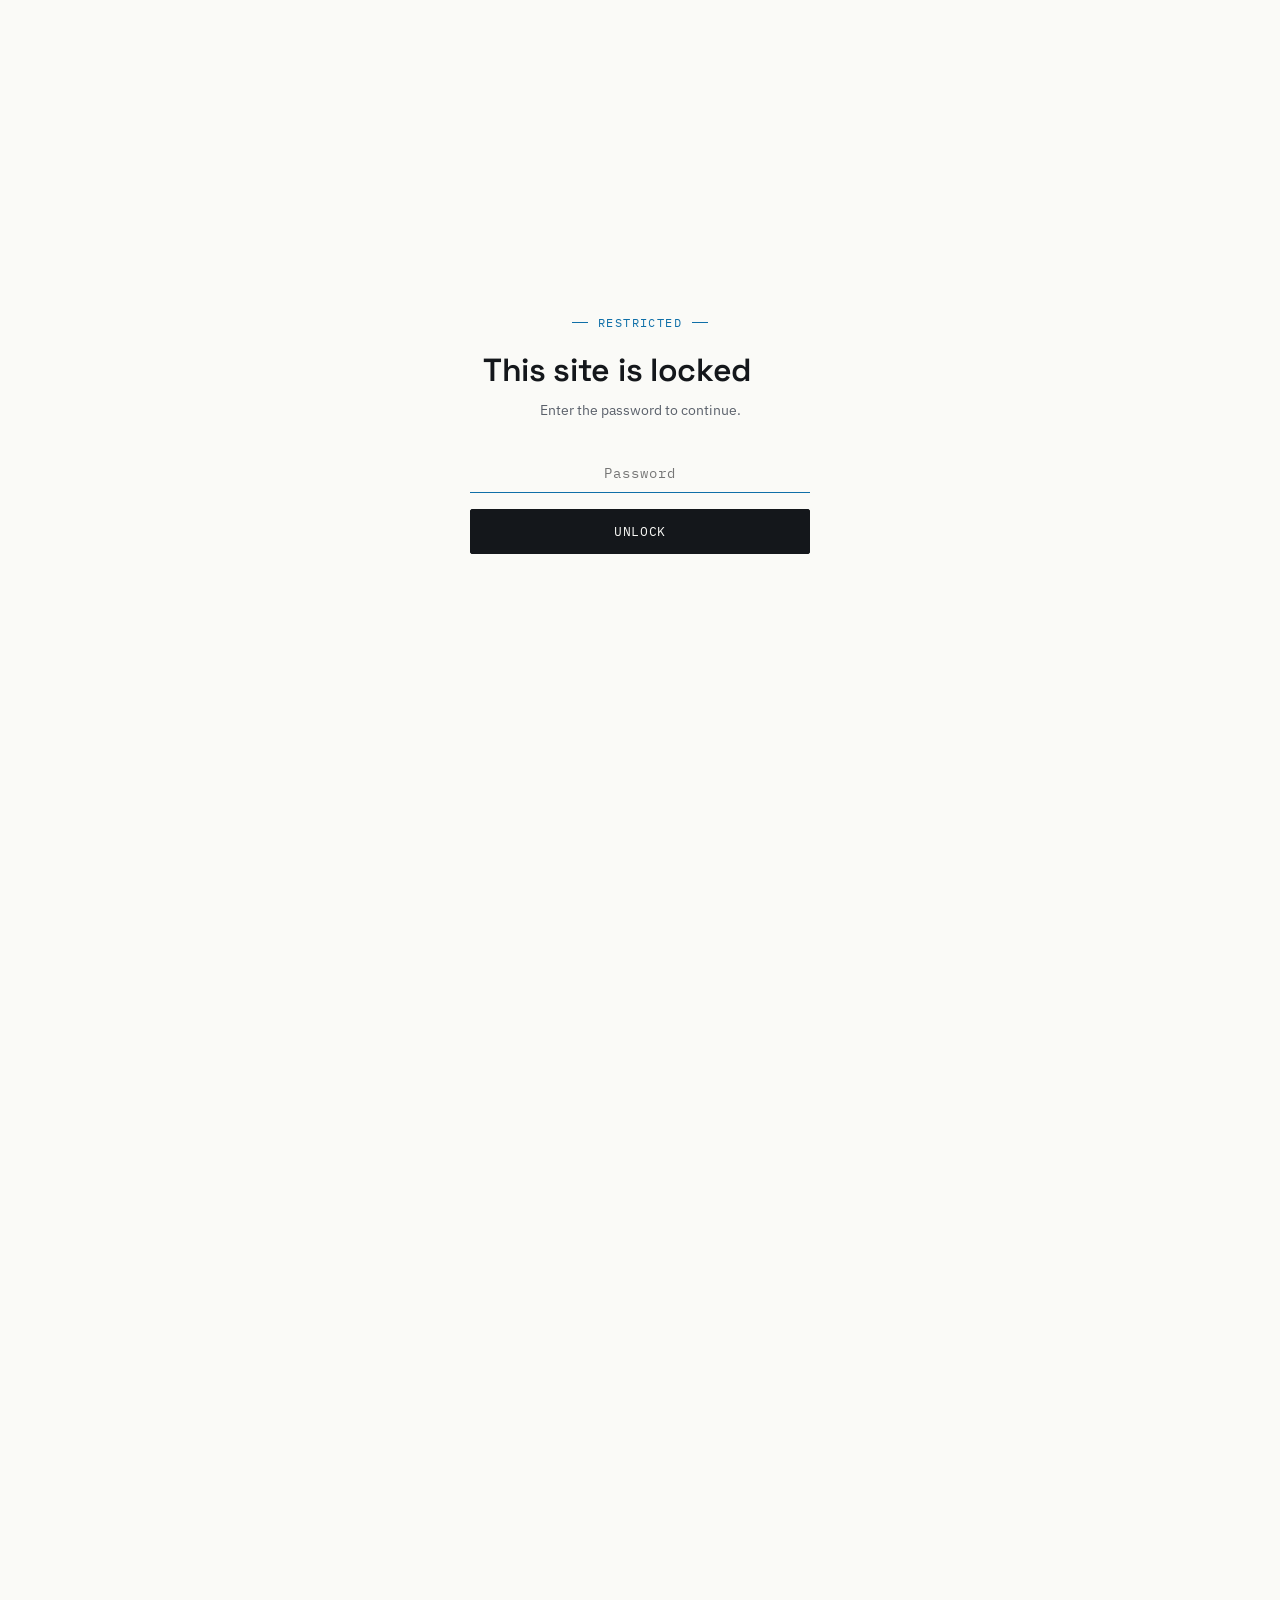
==== commit d3a71be7: "Add Portfolio and Investment Management Reimagined case study - New portfolio.html case study: ECI c" ====
--- a/index.html
+++ b/index.html
@@ -158,7 +158,7 @@
 
 <header>
   <nav>
-    <a href="#hero" class="nav-name">
+    <a href="/" data-route="/" class="nav-name">
       <span class="word">
         <span class="nav-scan"></span>
         <span class="nl" style="--i:0">T</span><span class="nl" style="--i:1">I</span><span class="nl" style="--i:2">N</span><span class="nl" style="--i:3">A</span>&nbsp;<span class="nl" style="--i:4">J</span><span class="nl" style="--i:5">U</span>
@@ -166,9 +166,9 @@
       <span class="bolt-mark"><svg viewBox="0 0 24 24"><path d="M13 2 3 14h7l-1 8 10-12h-7l1-8z"/></svg></span>
     </a>
     <div class="nav-links">
-      <a href="#work" data-nav>Work</a>
-      <a href="about.html">About</a>
-      <a href="#contact" data-nav>Contact</a>
+      <a href="/work" data-nav data-route="/work">Work</a>
+      <a href="/about">About</a>
+      <a href="/contact" data-nav data-route="/contact">Contact</a>
     </div>
   </nav>
   <div class="cal-track" id="calTrack">
@@ -194,8 +194,8 @@
           the flagship revenue driver behind our $8B assets under management.
         </p>
         <div class="hero-cta">
-          <a href="#work" class="btn">View selected work</a>
-          <a href="#contact" class="btn-ghost">Get in touch</a>
+          <a href="/work" data-route="/work" class="btn">View selected work</a>
+          <a href="/contact" data-route="/contact" class="btn-ghost">Get in touch</a>
         </div>
       </div>
       <img class="hero-photo" src="images/tina-portrait-bw.png" alt="Tina Ju, black and white portrait">
@@ -211,7 +211,7 @@
       </div>
 
       <!-- Project 1 -->
-      <a class="project" href="crm-tags.html" target="_blank" rel="noopener">
+      <a class="project" href="/crm-tags">
         <svg class="project-icon" viewBox="0 0 44 44" fill="none" stroke="currentColor" stroke-width="1.5" stroke-linecap="round" stroke-linejoin="round">
           <path d="M8 20 L20 8 H34 V22 L22 34 Z"/>
           <circle cx="27" cy="15" r="2.5"/>
@@ -225,21 +225,21 @@
       </a>
 
       <!-- Project 2 -->
-      <a class="project" href="#">
+      <a class="project" href="/portfolio">
         <svg class="project-icon" viewBox="0 0 44 44" fill="none" stroke="currentColor" stroke-width="1.5" stroke-linecap="round" stroke-linejoin="round">
           <rect x="8" y="14" width="20" height="14" rx="1.5"/>
           <rect x="14" y="8" width="20" height="14" rx="1.5"/>
         </svg>
         <div>
-          <div class="project-tag">Fintech · Portfolio</div>
-          <div class="project-title">Managed Portfolio, Redesigned</div>
-          <p class="project-desc todo">Add 1–2 sentences: what the portfolio experience was before, and what changed for clients.</p>
+          <div class="project-tag">Fintech · Custody &amp; Trading</div>
+          <div class="project-title">Portfolio and Investment Management Reimagined</div>
+          <p class="project-desc">As Savvy became an introducing broker-dealer clearing through Fidelity NFS, the delayed Orion snapshot and the habit of logging into custodian sites for anything that touched money both had to go. I redesigned the portfolio experience into one live, action-ready household view where holdings, trades, and money movement live in Savvy.</p>
         </div>
         <span class="project-link">View case study →</span>
       </a>
 
       <!-- Project 3 -->
-      <a class="project" href="jaris-dashboard.html" target="_blank" rel="noopener">
+      <a class="project" href="/jaris-dashboard">
         <svg class="project-icon" viewBox="0 0 44 44" fill="none" stroke="currentColor" stroke-width="1.5" stroke-linecap="round" stroke-linejoin="round">
           <path d="M6 30 A16 16 0 0 1 38 30"/>
           <path d="M22 30 L30 18"/>
@@ -254,7 +254,7 @@
       </a>
 
       <!-- Project 4 -->
-      <a class="project" href="jaris-lending.html" target="_blank" rel="noopener">
+      <a class="project" href="/jaris-lending">
         <svg class="project-icon" viewBox="0 0 44 44" fill="none" stroke="currentColor" stroke-width="1.5" stroke-linecap="round" stroke-linejoin="round">
           <path d="M6 22 H16 M20 22 H30 M34 22 H38"/>
           <circle cx="38" cy="22" r="3"/>
@@ -269,7 +269,7 @@
       </a>
 
       <!-- Project 5 -->
-      <a class="project" href="jaris-instantpayouts-1.html" target="_blank" rel="noopener">
+      <a class="project" href="/jaris-instantpayouts-1">
         <svg class="project-icon" viewBox="0 0 44 44" fill="none" stroke="currentColor" stroke-width="1.5" stroke-linecap="round" stroke-linejoin="round">
           <path d="M24 6 L14 24 H22 L18 38 L32 18 H24 Z"/>
         </svg>
@@ -282,7 +282,7 @@
       </a>
 
       <!-- Project 6 -->
-      <a class="project" href="spglobal.html" target="_blank" rel="noopener">
+      <a class="project" href="/spglobal">
         <svg class="project-icon" viewBox="0 0 44 44" fill="none" stroke="currentColor" stroke-width="1.5" stroke-linecap="round" stroke-linejoin="round">
           <path d="M6 34 H38"/>
           <path d="M10 34 V22 M19 34 V14 M28 34 V26 M34 34 V18"/>
@@ -325,6 +325,33 @@
   const fill = document.getElementById('calFill');
   const sections = ['work','contact'].map(id => document.getElementById(id));
   const navLinks = document.querySelectorAll('[data-nav]');
+
+  // ---- Clean-URL routing for the in-page sections (hero/work/contact) ----
+  const SECTION_PATHS = { hero:'/', work:'/work', contact:'/contact' };
+  const routeSections = Object.keys(SECTION_PATHS).map(id => document.getElementById(id));
+
+  function scrollToPath(path, smooth){
+    const id = Object.keys(SECTION_PATHS).find(key => SECTION_PATHS[key] === path);
+    const el = id ? document.getElementById(id) : null;
+    if(el) el.scrollIntoView({ behavior: smooth ? 'smooth' : 'auto', block:'start' });
+  }
+
+  document.querySelectorAll('[data-route]').forEach(link => {
+    link.addEventListener('click', e => {
+      const path = link.getAttribute('data-route');
+      e.preventDefault();
+      if(location.pathname !== path) history.pushState(null, '', path);
+      scrollToPath(path, true);
+    });
+  });
+
+  window.addEventListener('popstate', () => scrollToPath(location.pathname, true));
+
+  const initialPath = location.pathname;
+  if(initialPath !== '/' && Object.values(SECTION_PATHS).includes(initialPath)){
+    scrollToPath(initialPath, false);
+    window.addEventListener('load', () => scrollToPath(initialPath, false));
+  }
 
   function layoutTicks(){
     track.querySelectorAll('.cal-tick').forEach(t => t.remove());
@@ -348,18 +375,20 @@
   window.addEventListener('resize', () => { layoutTicks(); updateFill(); });
   window.addEventListener('load', () => { layoutTicks(); updateFill(); });
 
-  // ---- Active nav link on scroll ----
+  // ---- Active nav link + URL on scroll ----
   const observer = new IntersectionObserver((entries) => {
     entries.forEach(entry => {
       if(entry.isIntersecting){
+        const path = SECTION_PATHS[entry.target.id];
         navLinks.forEach(l => l.classList.remove('active'));
-        const match = document.querySelector(`[data-nav][href="#${entry.target.id}"]`);
+        const match = document.querySelector(`[data-nav][data-route="${path}"]`);
         if(match) match.classList.add('active');
+        if(path && location.pathname !== path) history.replaceState(null, '', path);
       }
     });
   }, { rootMargin: '-45% 0px -50% 0px' });
 
-  sections.forEach(sec => observer.observe(sec));
+  routeSections.forEach(sec => observer.observe(sec));
 </script>
 
 <script>
--- a/styles.css
+++ b/styles.css
@@ -250,3 +250,21 @@
 @media (max-width: 520px){
   .nav-links a{ font-size:10.5px; }
 }
+
+/* ---- Mono label weight ----
+   The small uppercase mono kickers (section labels, eyebrows, field labels,
+   card/step numbers, table heads) were too light to read at 11–12px.
+   Applied globally so every case study picks it up. Plex Mono 500 is loaded. */
+.eyebrow, .gate-eyebrow, .cs-block-sub, .feat-kicker, .feat-step,
+.field-label, .shot-label, .card-label, .cap-num, .stage-num,
+.ba-label, .edge-label, .task-row.head{
+  font-weight:500;
+}
+
+/* Mono labels at a fixed 14px (each page sets its own size inline,
+   so this needs !important to win the cascade). */
+.eyebrow, .gate-eyebrow, .cs-block-sub, .feat-kicker, .feat-step,
+.field-label, .shot-label, .card-label, .cap-num, .stage-num,
+.ba-label, .edge-label, .task-row.head{
+  font-size:14px !important;
+}
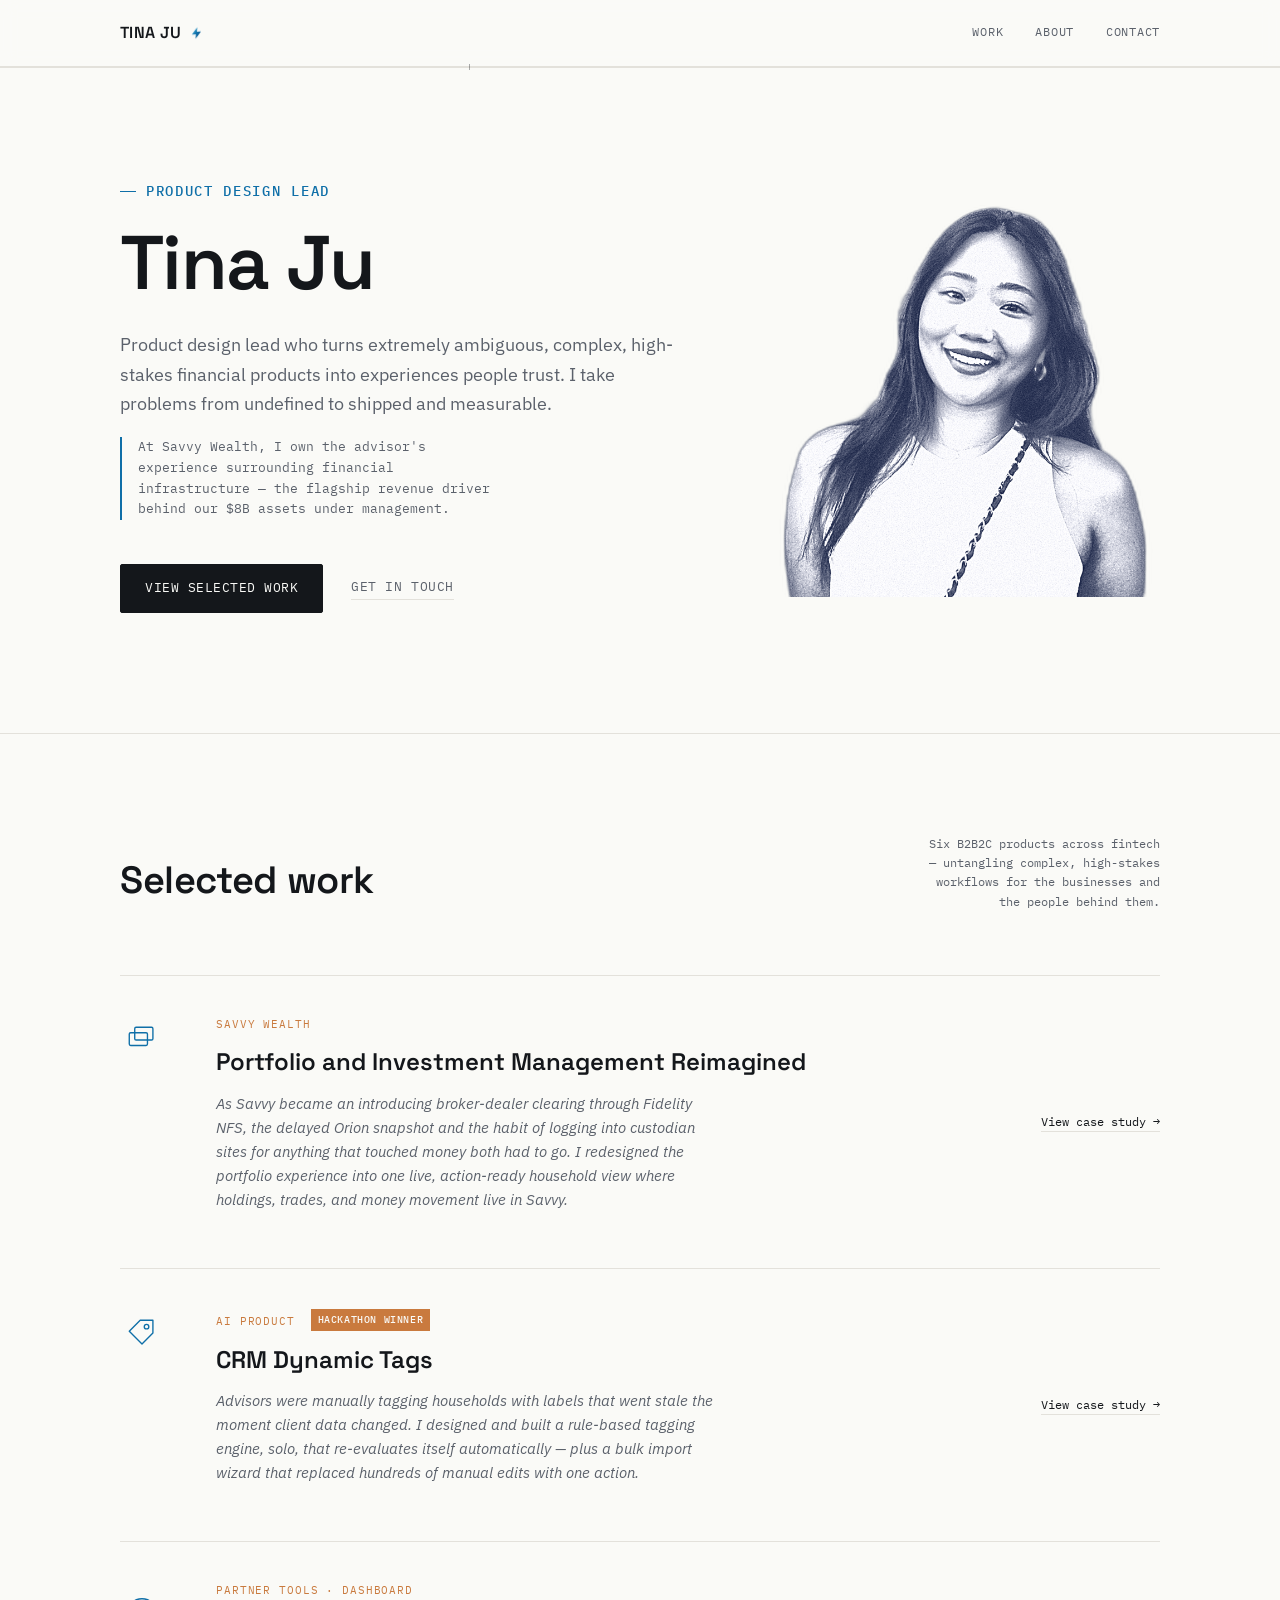
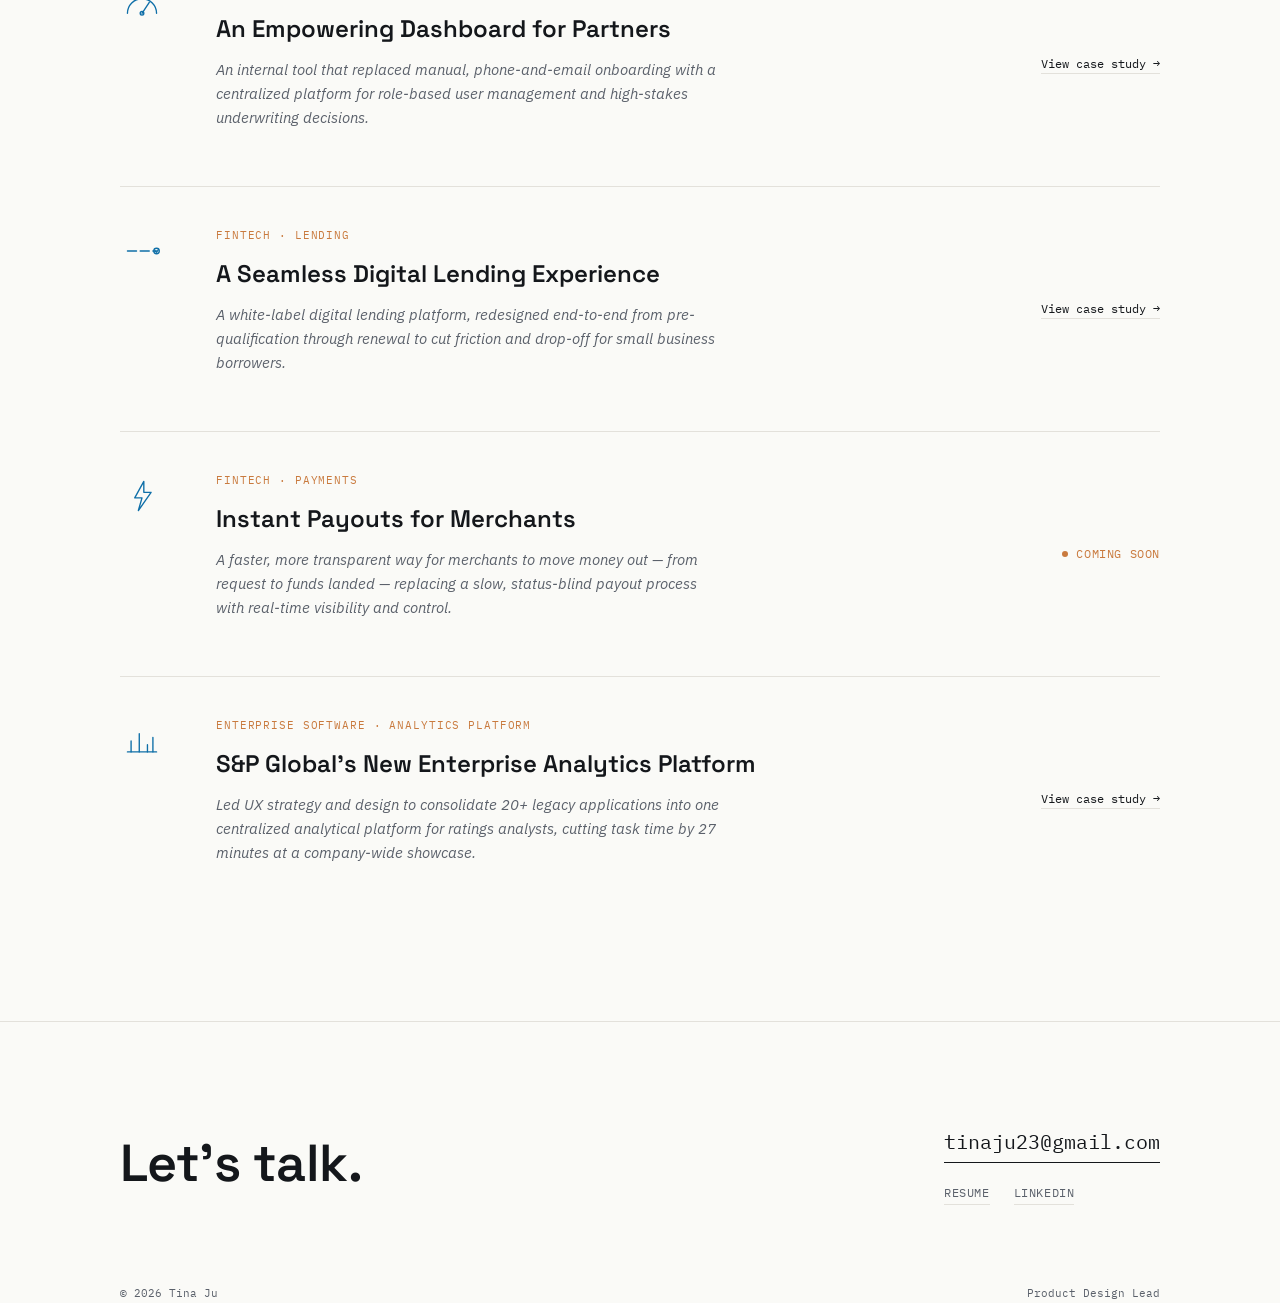
==== commit 6d7f1c6f: "Restrict password gate to the Portfolio case study only Remove the site-wide lock from every page ex" ====
--- a/index.html
+++ b/index.html
@@ -77,6 +77,13 @@
     font-family:var(--font-mono); font-size:11px; letter-spacing:0.08em;
     text-transform:uppercase; color:var(--flag); margin-bottom:10px;
   }
+  .badge-hackathon{
+    display:inline-flex; align-items:center;
+    font-family:var(--font-mono); font-size:10px; font-weight:500;
+    letter-spacing:0.06em; text-transform:uppercase;
+    color:var(--paper); background:var(--flag);
+    padding:3px 7px; margin-left:8px; vertical-align:2px;
+  }
   .project-title{
     font-family:var(--font-display); font-weight:600; font-size:24px;
     margin-bottom:10px;
@@ -144,7 +151,6 @@
 </style>
 </head>
 <body>
-<script src="lock.js"></script>
 
 <svg width="0" height="0" style="position:absolute" aria-hidden="true">
   <defs>
@@ -211,29 +217,29 @@
       </div>
 
       <!-- Project 1 -->
+      <a class="project" href="/portfolio">
+        <svg class="project-icon" viewBox="0 0 44 44" fill="none" stroke="currentColor" stroke-width="1.5" stroke-linecap="round" stroke-linejoin="round">
+          <rect x="8" y="14" width="20" height="14" rx="1.5"/>
+          <rect x="14" y="8" width="20" height="14" rx="1.5"/>
+        </svg>
+        <div>
+          <div class="project-tag">Savvy Wealth</div>
+          <div class="project-title">Portfolio and Investment Management Reimagined</div>
+          <p class="project-desc">As Savvy became an introducing broker-dealer clearing through Fidelity NFS, the delayed Orion snapshot and the habit of logging into custodian sites for anything that touched money both had to go. I redesigned the portfolio experience into one live, action-ready household view where holdings, trades, and money movement live in Savvy.</p>
+        </div>
+        <span class="project-link">View case study →</span>
+      </a>
+
+      <!-- Project 2 -->
       <a class="project" href="/crm-tags">
         <svg class="project-icon" viewBox="0 0 44 44" fill="none" stroke="currentColor" stroke-width="1.5" stroke-linecap="round" stroke-linejoin="round">
           <path d="M8 20 L20 8 H34 V22 L22 34 Z"/>
           <circle cx="27" cy="15" r="2.5"/>
         </svg>
         <div>
-          <div class="project-tag">AI Product · Hackathon Winner</div>
+          <div class="project-tag">AI Product <span class="badge-hackathon">Hackathon Winner</span></div>
           <div class="project-title">CRM Dynamic Tags</div>
           <p class="project-desc">Advisors were manually tagging households with labels that went stale the moment client data changed. I designed and built a rule-based tagging engine, solo, that re-evaluates itself automatically — plus a bulk import wizard that replaced hundreds of manual edits with one action.</p>
-        </div>
-        <span class="project-link">View case study →</span>
-      </a>
-
-      <!-- Project 2 -->
-      <a class="project" href="/portfolio">
-        <svg class="project-icon" viewBox="0 0 44 44" fill="none" stroke="currentColor" stroke-width="1.5" stroke-linecap="round" stroke-linejoin="round">
-          <rect x="8" y="14" width="20" height="14" rx="1.5"/>
-          <rect x="14" y="8" width="20" height="14" rx="1.5"/>
-        </svg>
-        <div>
-          <div class="project-tag">Fintech · Custody &amp; Trading</div>
-          <div class="project-title">Portfolio and Investment Management Reimagined</div>
-          <p class="project-desc">As Savvy became an introducing broker-dealer clearing through Fidelity NFS, the delayed Orion snapshot and the habit of logging into custodian sites for anything that touched money both had to go. I redesigned the portfolio experience into one live, action-ready household view where holdings, trades, and money movement live in Savvy.</p>
         </div>
         <span class="project-link">View case study →</span>
       </a>
